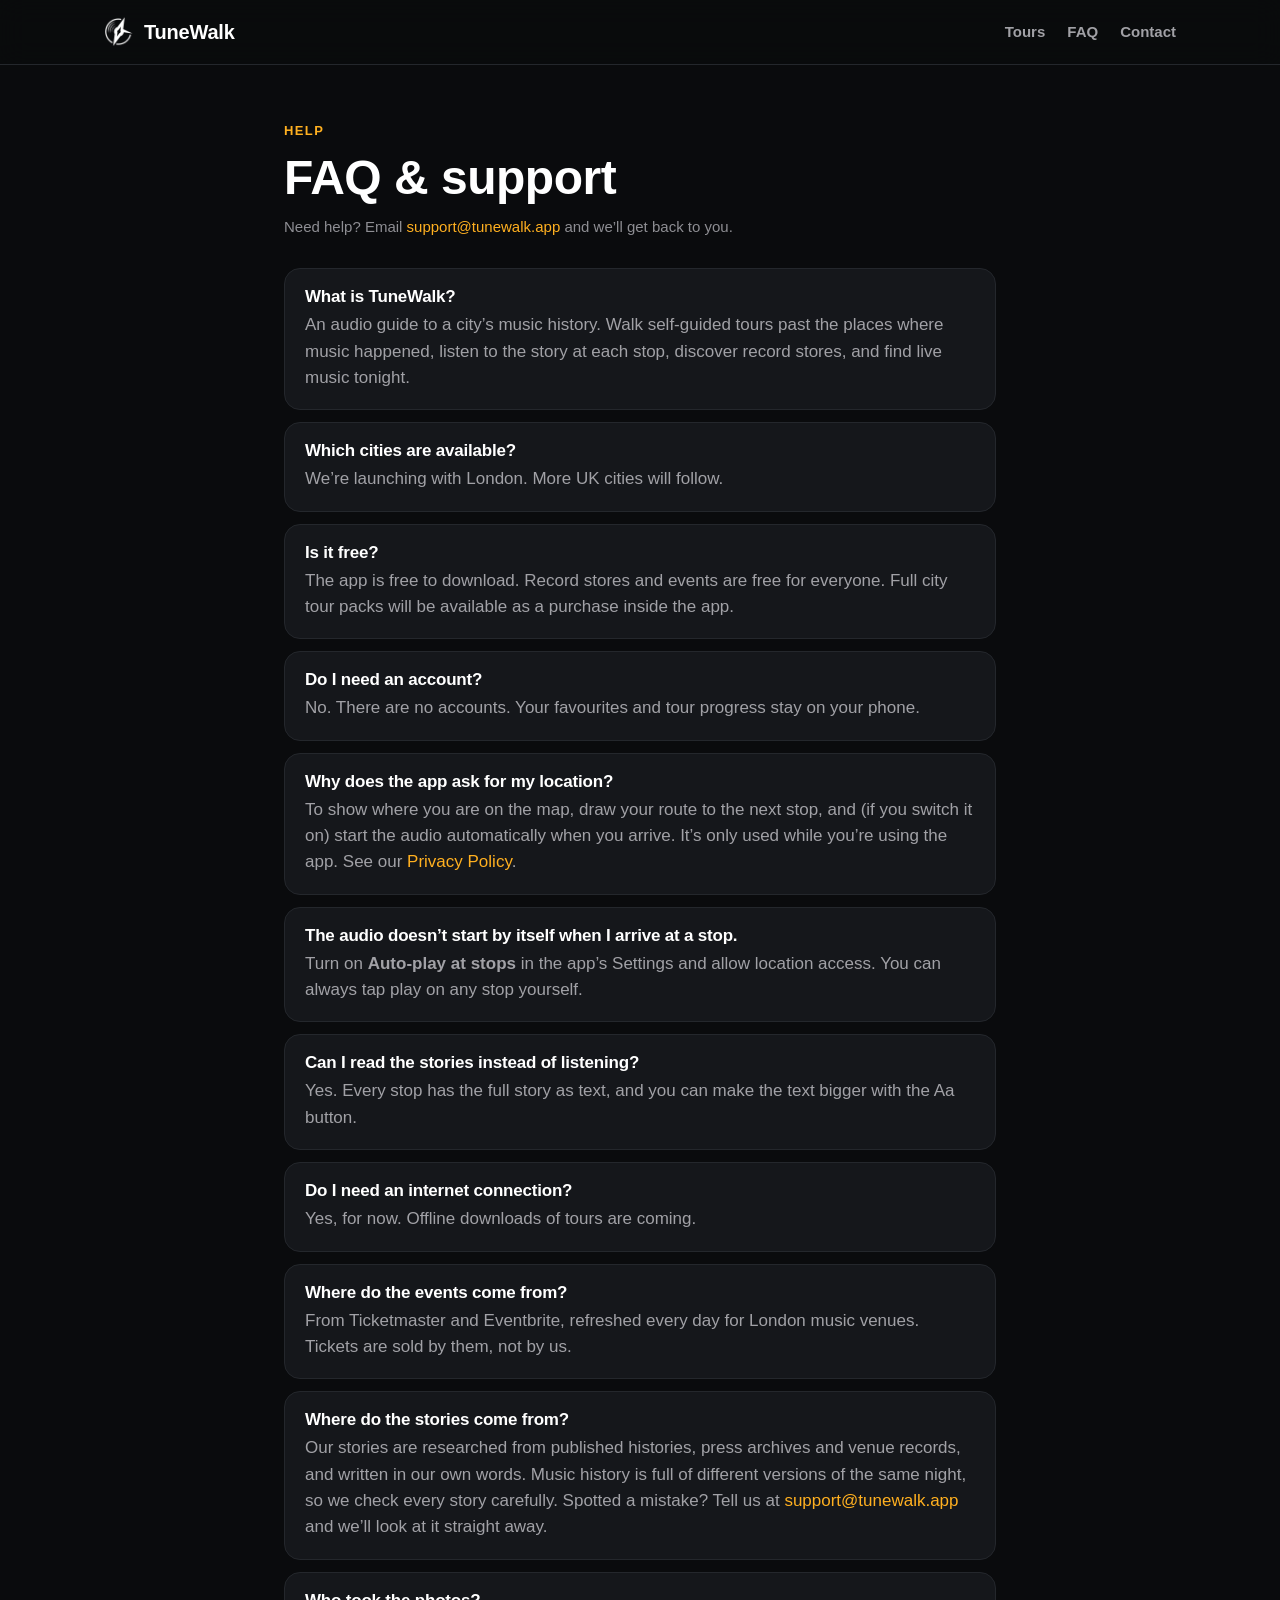
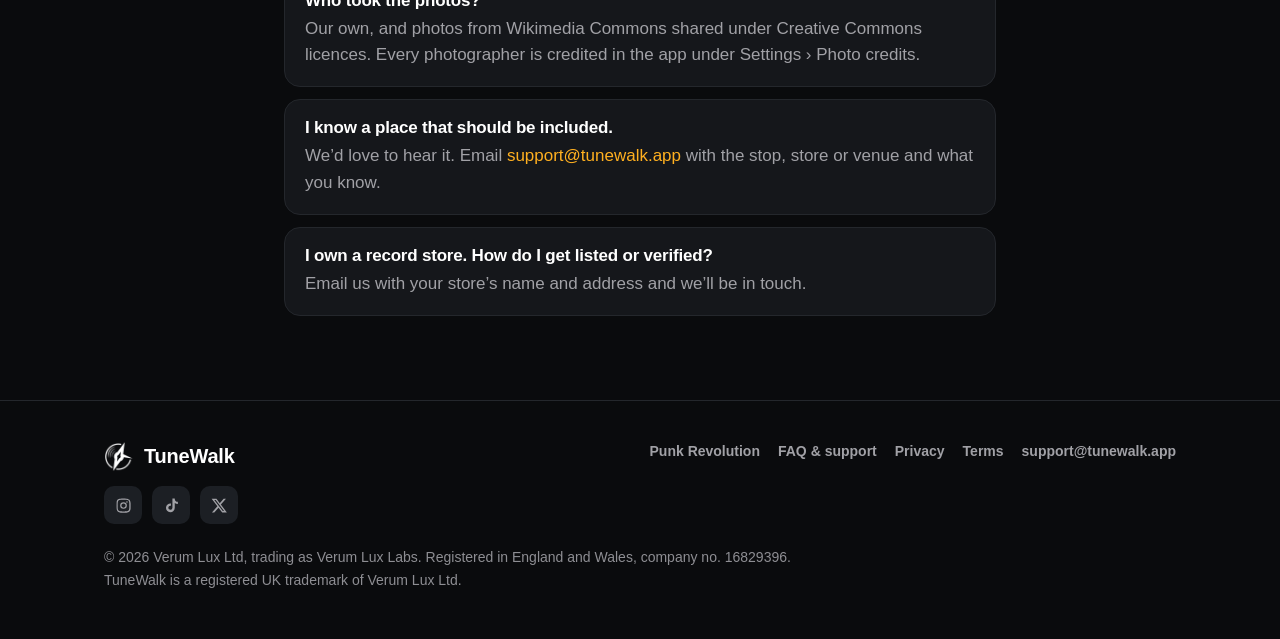
==== faq/index.html @ afe97fa2 "New website in the app's style: home, Punk Revolution tour page, FAQ, privacy, terms" ====
<!DOCTYPE html>
<html lang="en">
<head>
<meta charset="UTF-8">
<meta name="viewport" content="width=device-width, initial-scale=1">
<title>FAQ & support – TuneWalk</title>
<meta name="description" content="Answers to common questions about TuneWalk: cities, prices, location, events, stories and support.">
<meta name="theme-color" content="#0A0B0D">
<link rel="icon" type="image/png" href="../assets/favicon-64.png">
<link rel="apple-touch-icon" href="../assets/apple-touch-icon.png">
<link rel="stylesheet" href="../assets/site.css">
<meta property="og:type" content="website">
<meta property="og:site_name" content="TuneWalk">
<meta property="og:title" content="FAQ & support – TuneWalk">
<meta property="og:description" content="Audio walking tours of London’s music history, the city’s independent record stores and tonight’s gigs, together in one app.">
<meta property="og:url" content="https://tunewalk.app/faq">
<meta property="og:image" content="https://tunewalk.app/assets/og-home.png">
<meta property="og:image:width" content="1200">
<meta property="og:image:height" content="630">
<meta name="twitter:card" content="summary_large_image">
<meta name="twitter:title" content="FAQ & support – TuneWalk">
<meta name="twitter:description" content="Audio walking tours of London’s music history, the city’s independent record stores and tonight’s gigs, together in one app.">
<meta name="twitter:image" content="https://tunewalk.app/assets/og-home.png">
</head>
<body>
<header class="nav"><div class="wrap">
  <a class="brand" href="../index.html"><img src="../assets/logo-mark-256.png" alt="">TuneWalk</a>
  <nav class="nav-links">
    <a href="../tour/punk-revolution/index.html">Tours</a>
    <a class="hide-sm" href="../faq/index.html">FAQ</a>
    <a href="mailto:support@tunewalk.app">Contact</a>
  </nav>
</div></header>

<main class="page">
<div class="eyebrow">Help</div>
<h1 style="margin-top:10px">FAQ &amp; support</h1>
<p class="updated">Need help? Email <a href="mailto:support@tunewalk.app">support@tunewalk.app</a> and we’ll get back to you.</p>
<div class="faq-item"><h3>What is TuneWalk?</h3><p>An audio guide to a city’s music history. Walk self-guided tours past the places where music happened, listen to the story at each stop, discover record stores, and find live music tonight.</p></div>
<div class="faq-item"><h3>Which cities are available?</h3><p>We’re launching with London. More UK cities will follow.</p></div>
<div class="faq-item"><h3>Is it free?</h3><p>The app is free to download. Record stores and events are free for everyone. Full city tour packs will be available as a purchase inside the app.</p></div>
<div class="faq-item"><h3>Do I need an account?</h3><p>No. There are no accounts. Your favourites and tour progress stay on your phone.</p></div>
<div class="faq-item"><h3>Why does the app ask for my location?</h3><p>To show where you are on the map, draw your route to the next stop, and (if you switch it on) start the audio automatically when you arrive. It’s only used while you’re using the app. See our <a href="../privacy/index.html">Privacy Policy</a>.</p></div>
<div class="faq-item"><h3>The audio doesn’t start by itself when I arrive at a stop.</h3><p>Turn on <b>Auto-play at stops</b> in the app’s Settings and allow location access. You can always tap play on any stop yourself.</p></div>
<div class="faq-item"><h3>Can I read the stories instead of listening?</h3><p>Yes. Every stop has the full story as text, and you can make the text bigger with the Aa button.</p></div>
<div class="faq-item"><h3>Do I need an internet connection?</h3><p>Yes, for now. Offline downloads of tours are coming.</p></div>
<div class="faq-item"><h3>Where do the events come from?</h3><p>From Ticketmaster and Eventbrite, refreshed every day for London music venues. Tickets are sold by them, not by us.</p></div>
<div class="faq-item"><h3>Where do the stories come from?</h3><p>Our stories are researched from published histories, press archives and venue records, and written in our own words. Music history is full of different versions of the same night, so we check every story carefully. Spotted a mistake? Tell us at <a href="mailto:support@tunewalk.app">support@tunewalk.app</a> and we’ll look at it straight away.</p></div>
<div class="faq-item"><h3>Who took the photos?</h3><p>Our own, and photos from Wikimedia Commons shared under Creative Commons licences. Every photographer is credited in the app under Settings › Photo credits.</p></div>
<div class="faq-item"><h3>I know a place that should be included.</h3><p>We’d love to hear it. Email <a href="mailto:support@tunewalk.app">support@tunewalk.app</a> with the stop, store or venue and what you know.</p></div>
<div class="faq-item"><h3>I own a record store. How do I get listed or verified?</h3><p>Email us with your store’s name and address and we’ll be in touch.</p></div>
</main>
<footer><div class="wrap">
  <div class="foot">
    <div>
      <a class="brand" href="../index.html"><img src="../assets/logo-mark-256.png" alt="">TuneWalk</a>
      <div class="social">
  <a href="https://www.instagram.com/tunewalk.app/" aria-label="TuneWalk on Instagram"><svg viewBox="0 0 24 24"><path d="M12 7.3A4.7 4.7 0 1 0 12 16.7 4.7 4.7 0 0 0 12 7.3zm0 7.7a3 3 0 1 1 0-6 3 3 0 0 1 0 6zm6-7.9a1.1 1.1 0 1 1-2.2 0 1.1 1.1 0 0 1 2.2 0zM21.9 8.2c-.1-1.6-.4-3-1.6-4.2S17.4 2.4 15.8 2.3c-1.6-.1-6.5-.1-8.1 0-1.6.1-3 .4-4.2 1.6S2.4 6.6 2.3 8.2c-.1 1.6-.1 6.5 0 8.1.1 1.6.4 3 1.6 4.2s2.6 1.5 4.2 1.6c1.6.1 6.5.1 8.1 0 1.6-.1 3-.4 4.2-1.6s1.5-2.6 1.6-4.2c.1-1.6.1-6.5 0-8.1zM19.8 18c-.3.9-1 1.6-1.9 1.9-1.3.5-4.4.4-5.9.4s-4.6.1-5.9-.4c-.9-.3-1.6-1-1.9-1.9-.5-1.3-.4-4.4-.4-5.9s-.1-4.6.4-5.9c.3-.9 1-1.6 1.9-1.9 1.3-.5 4.4-.4 5.9-.4s4.6-.1 5.9.4c.9.3 1.6 1 1.9 1.9.5 1.3.4 4.4.4 5.9s.1 4.6-.4 5.9z"/></svg></a>
  <a href="https://www.tiktok.com/@tunewalkapp" aria-label="TuneWalk on TikTok"><svg viewBox="0 0 24 24"><path d="M16.6 2h-3.3v13.2a2.9 2.9 0 1 1-2.1-2.8V9.1a6.2 6.2 0 1 0 5.4 6.1V8.6a7.6 7.6 0 0 0 4.4 1.4V6.7a4.4 4.4 0 0 1-4.4-4.4V2z"/></svg></a>
  <a href="https://x.com/TuneWalkApp" aria-label="TuneWalk on X"><svg viewBox="0 0 24 24"><path d="M17.8 2.5h3.3l-7.2 8.2 8.5 11.2h-6.6l-5.2-6.8-6 6.8H1.3l7.7-8.8L.9 2.5h6.8l4.7 6.2 5.4-6.2zm-1.2 17.4h1.8L6.6 4.4H4.6l12 15.5z"/></svg></a>
</div>
    </div>
    <div class="foot-links">
      <a href="../tour/punk-revolution/index.html">Punk Revolution</a>
      <a href="../faq/index.html">FAQ &amp; support</a>
      <a href="../privacy/index.html">Privacy</a>
      <a href="../terms/index.html">Terms</a>
      <a href="mailto:support@tunewalk.app">support@tunewalk.app</a>
    </div>
  </div>
  <div class="legal">© 2026 Verum Lux Ltd, trading as Verum Lux Labs. Registered in England and Wales, company no. 16829396.<br>TuneWalk is a registered UK trademark of Verum Lux Ltd.</div>
</div></footer>
</body>
</html>
---- assets/site.css ----
/* TuneWalk website — same look as the app (graphite + neon amber) */
:root {
  --bg: #0A0B0D;
  --surface: #15171B;
  --raised: #1C1F24;
  --border: #24272C;
  --border-strong: #373B42;
  --highlight: rgba(255,255,255,0.08);
  --text: #FFFFFF;
  --text-2: #A1A1A6;
  --text-3: #8E8E93;
  --accent: #FFB020;
  --accent-soft: rgba(255,176,32,0.16);
  --accent-tint: rgba(255,176,32,0.07);
  --on-accent: #140C00;
  --silver: #D9DCE0;
  --heritage: #FF5CAA;
  --green: #30D158;
  --radius: 16px;
  --max: 1120px;
}
* { box-sizing: border-box; }
html { -webkit-text-size-adjust: 100%; }
body {
  margin: 0;
  background: var(--bg);
  color: var(--text);
  font-family: -apple-system, BlinkMacSystemFont, "SF Pro Text", "Inter", "Segoe UI", Roboto, Helvetica, Arial, sans-serif;
  font-size: 17px;
  line-height: 1.55;
  -webkit-font-smoothing: antialiased;
}
a { color: var(--accent); text-decoration: none; }
a:hover { text-decoration: underline; }
img { max-width: 100%; display: block; }
.wrap { max-width: var(--max); margin: 0 auto; padding: 0 24px; }

/* ---------- top bar ---------- */
.nav {
  position: sticky; top: 0; z-index: 10;
  background: rgba(10,11,13,0.82);
  backdrop-filter: saturate(160%) blur(14px);
  -webkit-backdrop-filter: saturate(160%) blur(14px);
  border-bottom: 1px solid var(--border);
}
.nav .wrap { display: flex; align-items: center; justify-content: space-between; height: 64px; }
.brand { display: flex; align-items: center; gap: 10px; color: var(--text); font-weight: 800; font-size: 20px; letter-spacing: -0.2px; }
.brand:hover { text-decoration: none; }
.brand img { width: 30px; height: 30px; }
.nav-links { display: flex; gap: 22px; align-items: center; }
.nav-links a { color: var(--text-2); font-size: 15px; font-weight: 600; }
.nav-links a:hover { color: var(--text); text-decoration: none; }

/* ---------- buttons ---------- */
.btn {
  display: inline-flex; align-items: center; gap: 10px;
  height: 52px; padding: 0 22px; border-radius: 14px;
  font-weight: 800; font-size: 16px; border: 1px solid transparent;
}
.btn:hover { text-decoration: none; }
.btn-amber { background: linear-gradient(180deg, #FFCB52, #FFB020 45%, #E89A08); color: var(--on-accent); box-shadow: 0 0 0 6px var(--accent-soft); }
.btn-dark { background: var(--raised); color: var(--text); border-color: var(--border-strong); }
.btn-soon { background: var(--raised); color: var(--text-2); border-color: var(--border); cursor: default; }
.btn svg { width: 20px; height: 20px; }

/* ---------- section titles (like the app's "CHAPTERS") ---------- */
.eyebrow { color: var(--accent); font-size: 13px; font-weight: 800; letter-spacing: 1.4px; text-transform: uppercase; }
.label { color: var(--silver); font-size: 13px; font-weight: 800; letter-spacing: 1.2px; text-transform: uppercase; }
h1, h2, h3 { line-height: 1.12; letter-spacing: -0.5px; margin: 0; }
h1 { font-size: clamp(40px, 6vw, 68px); font-weight: 900; }
h2 { font-size: clamp(30px, 4vw, 44px); font-weight: 850; }
h3 { font-size: 21px; font-weight: 800; letter-spacing: -0.2px; }
.lead { color: var(--text-2); font-size: clamp(18px, 2vw, 21px); }

/* ---------- hero ---------- */
.hero { position: relative; overflow: hidden; padding: 72px 0 88px; }
.hero::before {
  content: ""; position: absolute; right: -220px; top: -120px; width: 820px; height: 820px;
  background: radial-gradient(closest-side, rgba(255,176,32,0.20), rgba(255,176,32,0) 70%);
  pointer-events: none;
}
.hero-grid { position: relative; display: grid; grid-template-columns: 1.1fr 0.9fr; gap: 48px; align-items: center; }
.hero h1 span { color: var(--accent); }
.hero .lead { margin: 20px 0 30px; max-width: 520px; }
.hero-cta { display: flex; flex-wrap: wrap; gap: 12px; }
.hero-note { margin-top: 16px; color: var(--text-3); font-size: 14px; }

/* ---------- phone mock (drawn in CSS, like the app) ---------- */
.phone {
  width: 320px; margin: 0 auto; border-radius: 48px; padding: 12px;
  background: linear-gradient(145deg, #3a3d43, #15171b 40%, #2a2d32);
  box-shadow: 0 40px 80px rgba(0,0,0,0.6), inset 0 0 0 1px rgba(255,255,255,0.08);
}
.screen { position: relative; border-radius: 38px; background: var(--bg); overflow: hidden; height: 640px; }
.island { position: absolute; top: 10px; left: 50%; transform: translateX(-50%); width: 96px; height: 28px; border-radius: 20px; background: #000; z-index: 2; }
.scr-head { padding: 52px 18px 10px; }
.scr-head .eyebrow { font-size: 10.5px; letter-spacing: 1.2px; }
.scr-head .t { font-size: 24px; font-weight: 900; margin-top: 4px; letter-spacing: -0.4px; }
.scr-progress { display: flex; align-items: center; gap: 10px; padding: 0 18px 12px; color: var(--text-2); font-size: 11.5px; font-weight: 600; }
.scr-progress .bar { flex: 1; height: 4px; border-radius: 4px; background: var(--raised); overflow: hidden; }
.scr-progress .bar i { display: block; width: 23%; height: 100%; background: var(--accent); }
.row { display: flex; align-items: center; gap: 10px; margin: 0 12px 8px; padding: 10px; border-radius: 14px; background: var(--surface); border: 1px solid var(--border); }
.row.now { border-color: rgba(255,176,32,0.55); background: var(--accent-tint); }
.num { width: 24px; height: 24px; border-radius: 12px; background: var(--raised); display: grid; place-items: center; font-size: 11px; font-weight: 800; color: var(--text-2); flex: none; }
.num.done { background: rgba(48,209,88,0.16); color: var(--green); }
.num.now { background: var(--accent); color: var(--on-accent); }
.thumb { width: 38px; height: 38px; border-radius: 9px; flex: none; }
.row .tt { flex: 1; min-width: 0; }
.row .tt b { display: block; font-size: 13px; font-weight: 800; white-space: nowrap; overflow: hidden; text-overflow: ellipsis; }
.row .tt small { display: block; font-size: 10.5px; color: var(--text-3); margin-top: 1px; }
.row .tt small.ok { color: var(--accent); }
.row .play { width: 28px; height: 28px; border-radius: 14px; background: var(--raised); display: grid; place-items: center; flex: none; }
.row .play svg { width: 13px; height: 13px; fill: var(--accent); }
.miniplayer { position: absolute; left: 10px; right: 10px; bottom: 14px; border-radius: 18px; background: #1A1C20; border: 1px solid var(--border-strong); padding: 10px 12px 9px; box-shadow: 0 -10px 30px rgba(0,0,0,0.5); }
.mp-top { display: flex; align-items: center; gap: 10px; }
.mp-top .thumb { width: 34px; height: 34px; }
.mp-top .tt { flex: 1; min-width: 0; }
.mp-top .tt b { display: block; font-size: 12.5px; font-weight: 800; }
.mp-top .tt small { display: block; font-size: 10px; color: var(--text-3); }
.mp-btn { width: 34px; height: 34px; border-radius: 17px; background: var(--accent); display: grid; place-items: center; box-shadow: 0 0 0 5px var(--accent-soft); }
.mp-btn svg { width: 13px; height: 13px; fill: var(--on-accent); }
.mp-time { display: flex; align-items: center; gap: 8px; margin-top: 8px; font-size: 9.5px; color: var(--text-3); font-variant-numeric: tabular-nums; }
.mp-time .bar { flex: 1; height: 3px; border-radius: 3px; background: var(--raised); position: relative; }
.mp-time .bar i { position: absolute; left: 0; top: 0; bottom: 0; width: 38%; background: var(--accent); border-radius: 3px; }
.mp-time .bar i::after { content: ""; position: absolute; right: -5px; top: -3.5px; width: 10px; height: 10px; border-radius: 5px; background: #fff; }
/* photo-free thumbnails: warm gradients */
.g1 { background: linear-gradient(135deg, #6b1d1d, #e2483a); }
.g2 { background: linear-gradient(135deg, #2a2f63, #6e7bff); }
.g3 { background: linear-gradient(135deg, #5a3a00, #ffb020); }
.g4 { background: linear-gradient(135deg, #3d0f2e, #ff5caa); }
.g5 { background: linear-gradient(135deg, #0f3d2a, #30d158); }

/* ---------- three features ---------- */
.section { padding: 84px 0; }
.section.alt { background: linear-gradient(180deg, rgba(255,255,255,0.015), rgba(255,255,255,0)); border-top: 1px solid var(--border); border-bottom: 1px solid var(--border); }
.section-head { max-width: 640px; margin-bottom: 40px; }
.section-head .lead { margin-top: 14px; }
.cards { display: grid; grid-template-columns: repeat(3, 1fr); gap: 18px; }
.card {
  background: var(--surface); border: 1px solid var(--border); border-radius: 20px; padding: 26px;
  box-shadow: inset 0 1px 0 var(--highlight);
}
.card .ic { width: 46px; height: 46px; border-radius: 12px; display: grid; place-items: center; margin-bottom: 18px; }
.card .ic svg { width: 24px; height: 24px; }
.card p { color: var(--text-2); margin: 10px 0 0; font-size: 16px; }
.card .stat { margin-top: 18px; color: var(--text); font-weight: 800; font-size: 15px; }
.card .stat span { color: var(--text-3); font-weight: 600; }

/* ---------- featured tour ---------- */
.tour-card {
  display: grid; grid-template-columns: 1fr 1fr; overflow: hidden;
  background: var(--surface); border: 1px solid var(--border); border-radius: 24px;
  box-shadow: inset 0 1px 0 var(--highlight);
}
.tour-art { position: relative; min-height: 360px; background: #111; }
.tour-art-css { display: flex; flex-direction: column; align-items: center; justify-content: center; gap: 18px; padding: 32px; text-align: center;
  background: radial-gradient(circle at 50% 45%, rgba(255,176,32,0.32), rgba(255,176,32,0.06) 45%, #0d0e11 75%); border-right: 1px solid var(--border); }
.tour-art-css img { width: 120px; height: 120px; opacity: 0.95; }
.tour-art-css .years { font-size: clamp(40px, 5vw, 60px); font-weight: 900; letter-spacing: -1px; }
.tour-art-css .years span { color: var(--accent); padding: 0 6px; }
.tour-art-css .where { color: var(--text-2); font-size: 14px; font-weight: 700; letter-spacing: 0.4px; }
.tour-body { padding: 38px; }
.tour-body p { color: var(--text-2); margin: 14px 0 22px; }
.chips { display: flex; flex-wrap: wrap; gap: 8px; margin-bottom: 26px; }
.chip { padding: 7px 12px; border-radius: 10px; background: var(--raised); color: var(--text-2); font-size: 14px; font-weight: 700; }
.chip.amber { background: var(--accent-soft); color: #FFCB52; }

/* ---------- steps ---------- */
.steps { display: grid; grid-template-columns: repeat(3, 1fr); gap: 18px; counter-reset: step; }
.step { padding: 24px; border-radius: 20px; border: 1px solid var(--border); }
.step::before { counter-increment: step; content: counter(step); display: grid; place-items: center; width: 34px; height: 34px; border-radius: 17px; background: var(--accent); color: var(--on-accent); font-weight: 900; margin-bottom: 16px; }
.step p { color: var(--text-2); margin: 8px 0 0; font-size: 16px; }

/* ---------- closing call ---------- */
.closing { text-align: center; padding: 96px 0; position: relative; overflow: hidden; }
.closing::before { content: ""; position: absolute; left: 50%; top: 50%; width: 700px; height: 700px; transform: translate(-50%,-50%); background: radial-gradient(closest-side, rgba(255,176,32,0.16), rgba(255,176,32,0)); pointer-events: none; }
.closing .lead { margin: 16px auto 30px; max-width: 560px; }
.closing .hero-cta { justify-content: center; }

/* ---------- footer ---------- */
footer { border-top: 1px solid var(--border); padding: 40px 0 48px; color: var(--text-3); font-size: 14px; }
.foot { display: flex; flex-wrap: wrap; justify-content: space-between; gap: 24px; }
.foot-links { display: flex; flex-wrap: wrap; gap: 18px; }
.foot-links a { color: var(--text-2); font-weight: 600; }
.social { display: flex; gap: 10px; margin-top: 14px; }
.social a { width: 38px; height: 38px; border-radius: 10px; background: var(--raised); display: grid; place-items: center; }
.social svg { width: 17px; height: 17px; fill: var(--text-2); }
.legal { margin-top: 22px; line-height: 1.6; }

/* ---------- text pages (FAQ, privacy, terms) ---------- */
.page { max-width: 760px; margin: 0 auto; padding: 56px 24px 72px; }
.page h1 { font-size: clamp(34px, 5vw, 48px); }
.page .updated { color: var(--text-3); margin: 10px 0 30px; font-size: 15px; }
.page h2 { font-size: 22px; font-weight: 800; letter-spacing: -0.2px; margin: 36px 0 10px; color: var(--accent); }
.page h3 { font-size: 18px; margin: 22px 0 6px; }
.page p, .page li { color: #D5D6DA; }
.page ul { padding-left: 20px; }
.summary { background: var(--accent-tint); border: 1px solid rgba(255,176,32,0.35); border-radius: 16px; padding: 18px 20px; color: var(--text); }
.faq-item { border: 1px solid var(--border); background: var(--surface); border-radius: 16px; padding: 18px 20px; margin-bottom: 12px; }
.faq-item h3 { margin: 0 0 6px; font-size: 17px; }
.faq-item p { margin: 0; color: var(--text-2); }

/* ---------- tour page ---------- */
.tour-hero { position: relative; padding: 64px 0 40px; overflow: hidden; }
.tour-hero::before { content: ""; position: absolute; right: -200px; top: -160px; width: 720px; height: 720px; background: radial-gradient(closest-side, rgba(255,176,32,0.18), rgba(255,176,32,0)); pointer-events: none; }
.tour-hero .lead { max-width: 640px; margin: 18px 0 26px; }
.stop-list { list-style: none; margin: 0; padding: 0; display: grid; grid-template-columns: repeat(2, 1fr); gap: 10px; }
.stop-list li { display: flex; align-items: center; gap: 12px; padding: 12px 14px; border-radius: 14px; background: var(--surface); border: 1px solid var(--border); font-weight: 700; }
.stop-list li span { width: 28px; height: 28px; border-radius: 14px; background: var(--raised); display: grid; place-items: center; font-size: 12px; font-weight: 800; color: var(--text-2); flex: none; }
.stop-list li small { margin-left: auto; color: var(--text-3); font-weight: 600; font-size: 13px; }
.intro-text { color: #D5D6DA; font-size: 18px; max-width: 720px; }

/* ---------- mobile ---------- */
@media (max-width: 900px) {
  .hero-grid, .tour-card { grid-template-columns: 1fr; }
  .cards, .steps { grid-template-columns: 1fr; }
  .stop-list { grid-template-columns: 1fr; }
  .tour-art { min-height: 220px; }
  .nav-links .hide-sm { display: none; }
  .hero { padding-top: 44px; }
}
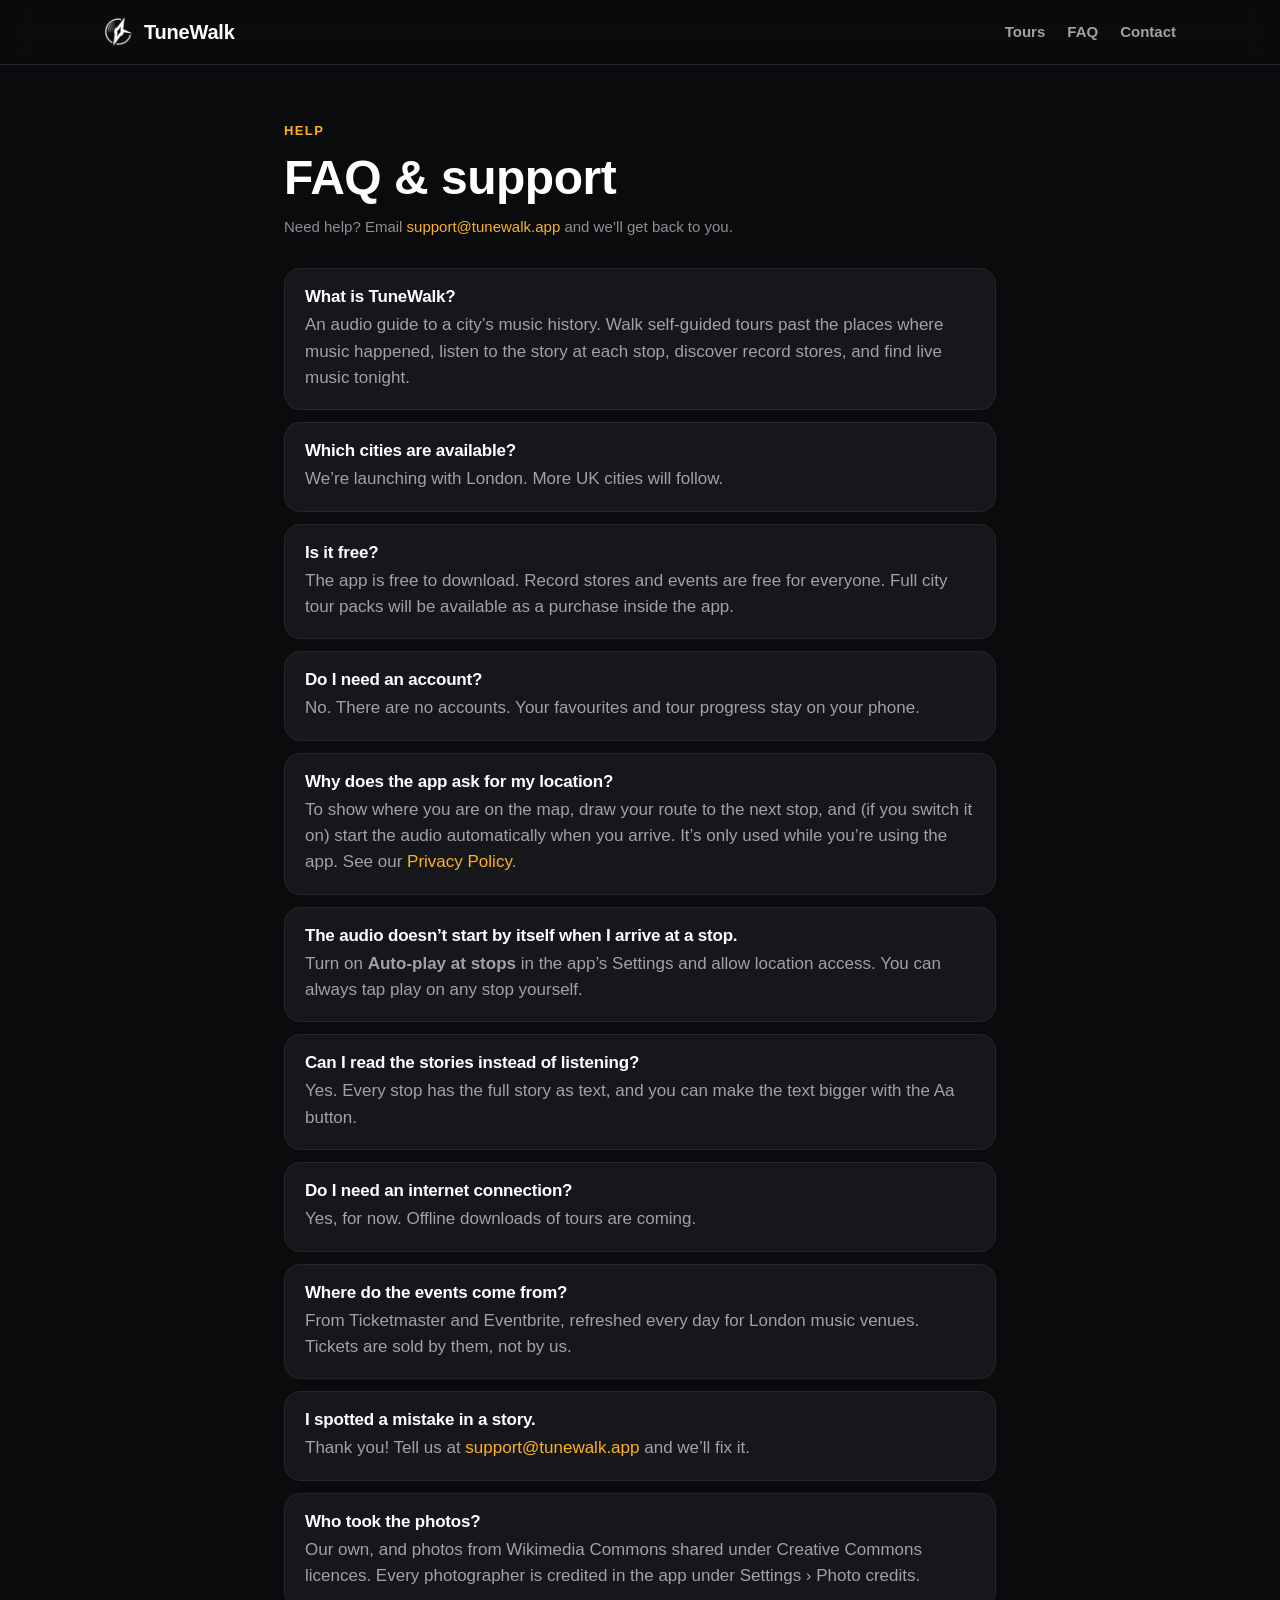
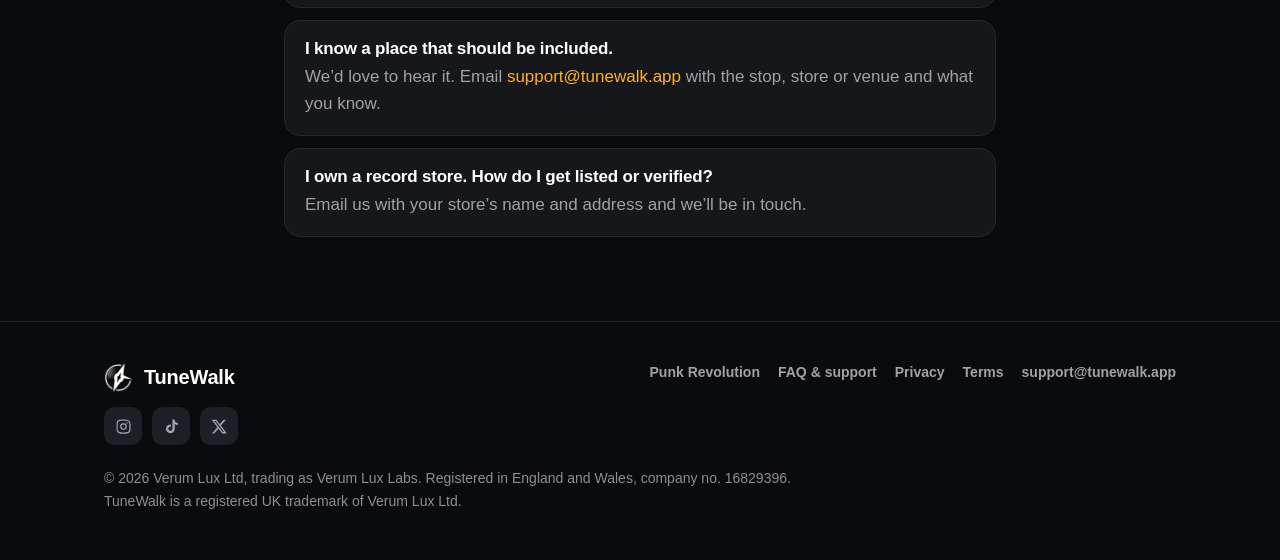
==== commit cc62d245: "FAQ/terms: simpler mistake note, no sources wording" ====
--- a/faq/index.html
+++ b/faq/index.html
@@ -45,7 +45,7 @@
 <div class="faq-item"><h3>Can I read the stories instead of listening?</h3><p>Yes. Every stop has the full story as text, and you can make the text bigger with the Aa button.</p></div>
 <div class="faq-item"><h3>Do I need an internet connection?</h3><p>Yes, for now. Offline downloads of tours are coming.</p></div>
 <div class="faq-item"><h3>Where do the events come from?</h3><p>From Ticketmaster and Eventbrite, refreshed every day for London music venues. Tickets are sold by them, not by us.</p></div>
-<div class="faq-item"><h3>Where do the stories come from?</h3><p>Our stories are researched from published histories, press archives and venue records, and written in our own words. Music history is full of different versions of the same night, so we check every story carefully. Spotted a mistake? Tell us at <a href="mailto:support@tunewalk.app">support@tunewalk.app</a> and we’ll look at it straight away.</p></div>
+<div class="faq-item"><h3>I spotted a mistake in a story.</h3><p>Thank you! Tell us at <a href="mailto:support@tunewalk.app">support@tunewalk.app</a> and we’ll fix it.</p></div>
 <div class="faq-item"><h3>Who took the photos?</h3><p>Our own, and photos from Wikimedia Commons shared under Creative Commons licences. Every photographer is credited in the app under Settings › Photo credits.</p></div>
 <div class="faq-item"><h3>I know a place that should be included.</h3><p>We’d love to hear it. Email <a href="mailto:support@tunewalk.app">support@tunewalk.app</a> with the stop, store or venue and what you know.</p></div>
 <div class="faq-item"><h3>I own a record store. How do I get listed or verified?</h3><p>Email us with your store’s name and address and we’ll be in touch.</p></div>
--- a/assets/site.css
+++ b/assets/site.css
@@ -79,7 +79,13 @@
   background: radial-gradient(closest-side, rgba(255,176,32,0.20), rgba(255,176,32,0) 70%);
   pointer-events: none;
 }
-.hero-grid { position: relative; display: grid; grid-template-columns: 1.1fr 0.9fr; gap: 48px; align-items: center; }
+.hero-video { position: absolute; inset: 0; width: 100%; height: 100%; object-fit: cover; z-index: 0; }
+.hero-shade { position: absolute; inset: 0; z-index: 0;
+  background: linear-gradient(90deg, rgba(10,11,13,0.94) 0%, rgba(10,11,13,0.80) 45%, rgba(10,11,13,0.55) 100%),
+              linear-gradient(0deg, var(--bg) 0%, rgba(10,11,13,0) 30%); }
+.hero::before { z-index: 0; }
+@media (prefers-reduced-motion: reduce) { .hero-video { display: none; } .hero-shade { background: var(--bg); } }
+.hero-grid { position: relative; z-index: 1; display: grid; grid-template-columns: 1.1fr 0.9fr; gap: 48px; align-items: center; }
 .hero h1 span { color: var(--accent); }
 .hero .lead { margin: 20px 0 30px; max-width: 520px; }
 .hero-cta { display: flex; flex-wrap: wrap; gap: 12px; }
@@ -212,6 +218,7 @@
 
 /* ---------- mobile ---------- */
 @media (max-width: 900px) {
+  .hero-shade { background: linear-gradient(180deg, rgba(10,11,13,0.82), rgba(10,11,13,0.9) 60%, var(--bg)); }
   .hero-grid, .tour-card { grid-template-columns: 1fr; }
   .cards, .steps { grid-template-columns: 1fr; }
   .stop-list { grid-template-columns: 1fr; }
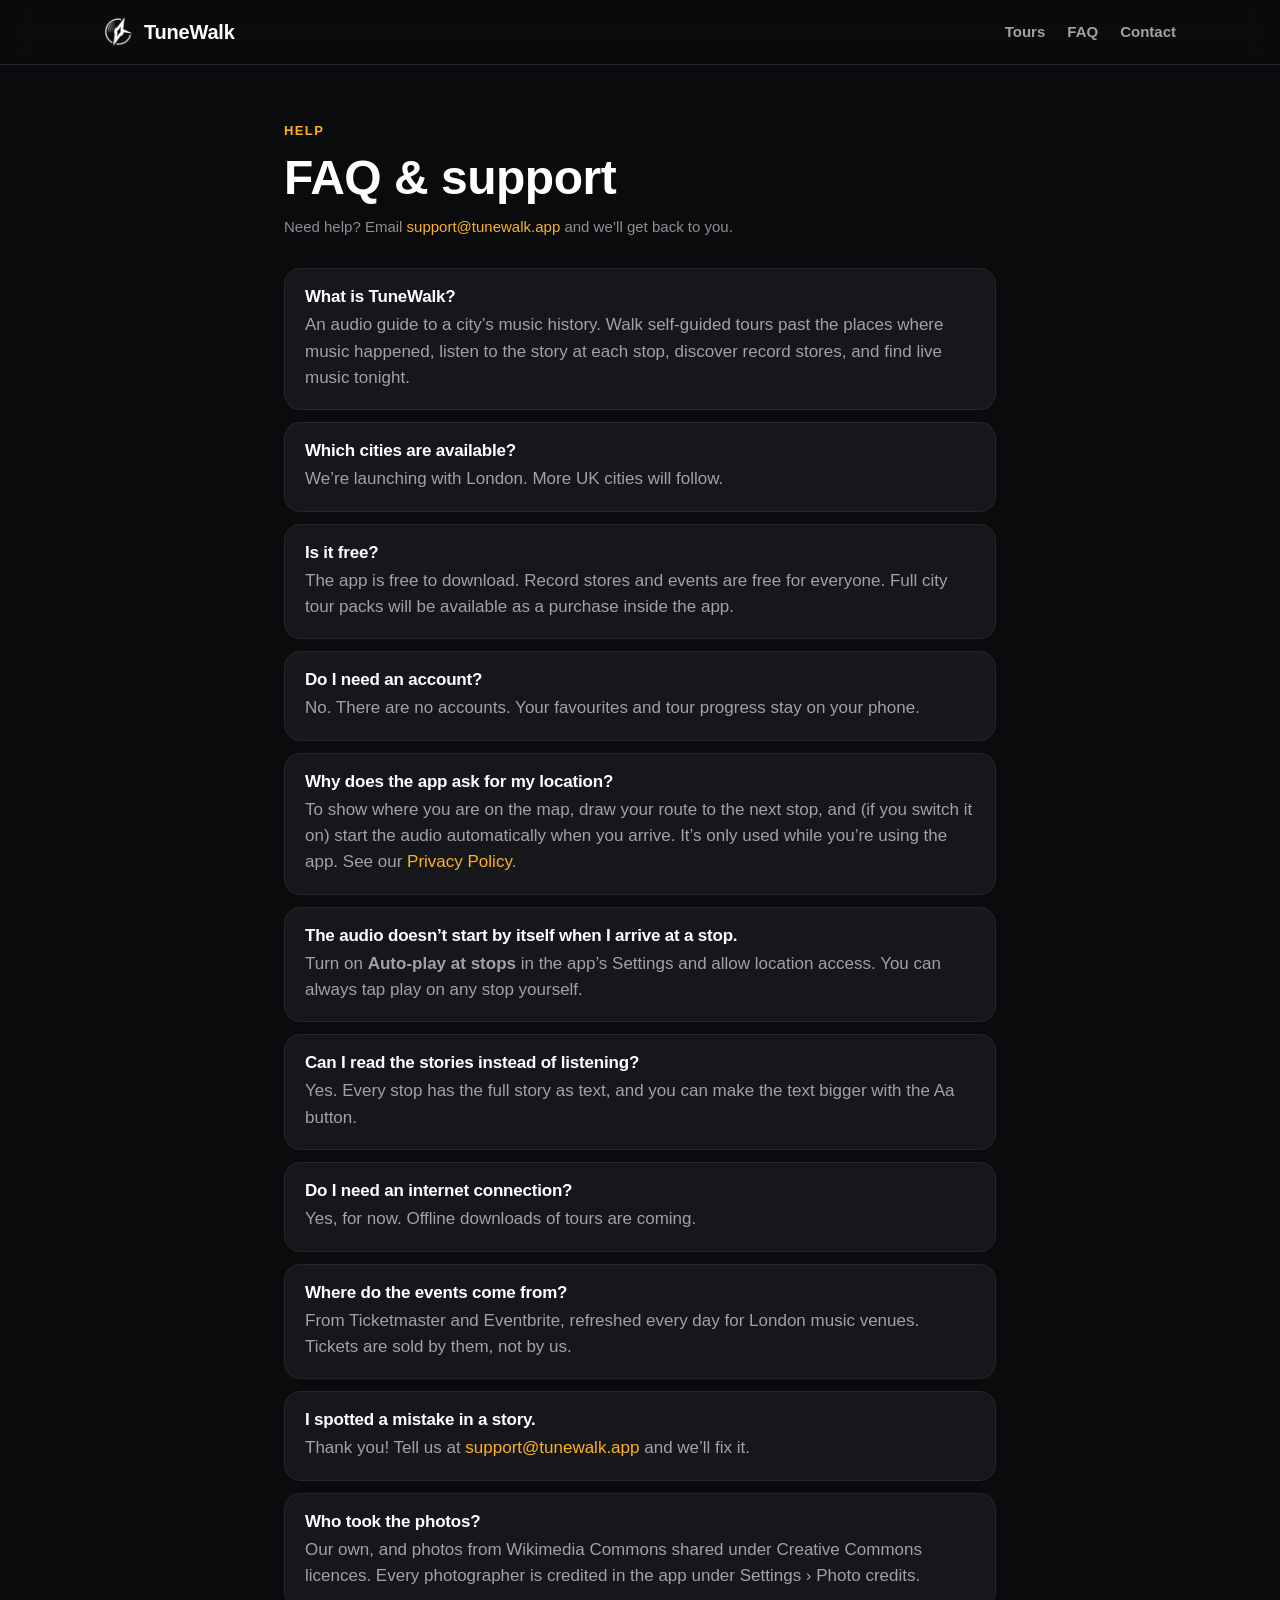
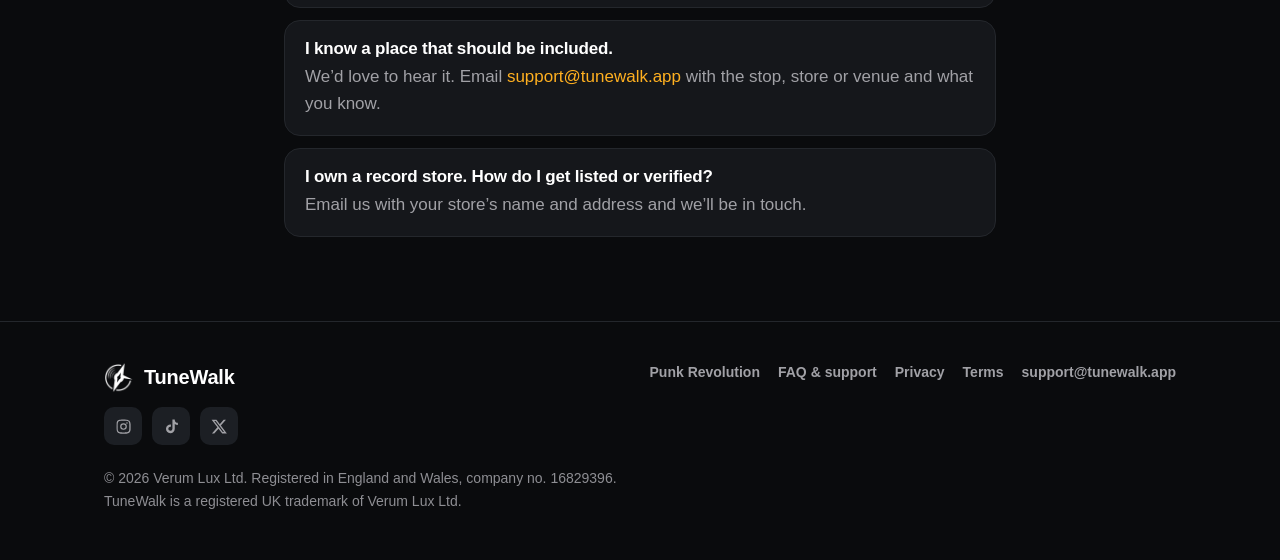
==== commit 69fbaa4b: "Footer and legal pages: Verum Lux Ltd only Co-Authored-By: Claude Opus 5.5 <noreply@anthropic.com> C" ====
--- a/faq/index.html
+++ b/faq/index.html
@@ -68,7 +68,7 @@
       <a href="mailto:support@tunewalk.app">support@tunewalk.app</a>
     </div>
   </div>
-  <div class="legal">© 2026 Verum Lux Ltd, trading as Verum Lux Labs. Registered in England and Wales, company no. 16829396.<br>TuneWalk is a registered UK trademark of Verum Lux Ltd.</div>
+  <div class="legal">© 2026 Verum Lux Ltd. Registered in England and Wales, company no. 16829396.<br>TuneWalk is a registered UK trademark of Verum Lux Ltd.</div>
 </div></footer>
 </body>
 </html>
--- a/assets/site.css
+++ b/assets/site.css
@@ -136,6 +136,17 @@
 .g4 { background: linear-gradient(135deg, #3d0f2e, #ff5caa); }
 .g5 { background: linear-gradient(135deg, #0f3d2a, #30d158); }
 
+/* real app screenshot inside the phone */
+.screen.shot { background: #0b0f1a; }
+.screen.shot img { position: absolute; left: 0; right: 0; bottom: 0; width: 100%; height: calc(100% - 26px); object-fit: cover; object-position: center bottom; display: block; }
+.screen.shot::before { content: ""; position: absolute; left: 0; right: 0; top: 0; height: 70px; background: linear-gradient(#0b0f1a 40%, rgba(11,15,26,0)); z-index: 1; }
+.statusbar { position: absolute; top: 14px; left: 30px; right: 26px; display: flex; justify-content: space-between; align-items: center; color: #fff; font-size: 13px; font-weight: 700; z-index: 2; }
+.sb-icons { display: flex; gap: 6px; align-items: center; }
+.sb-icons .sig { width: 16px; height: 10px; background: linear-gradient(90deg,#fff 0 18%,transparent 18% 27%,#fff 27% 45%,transparent 45% 54%,#fff 54% 72%,transparent 72% 82%,#fff 82%); clip-path: polygon(0 100%,100% 0,100% 100%); }
+.sb-icons .bat { width: 22px; height: 11px; border-radius: 3px; border: 1.5px solid rgba(255,255,255,0.6); position: relative; }
+.sb-icons .bat::after { content: ""; position: absolute; inset: 1.5px; border-radius: 1.5px; background: #fff; }
+.screen.shot .island { z-index: 3; }
+
 /* ---------- three features ---------- */
 .section { padding: 84px 0; }
 .section.alt { background: linear-gradient(180deg, rgba(255,255,255,0.015), rgba(255,255,255,0)); border-top: 1px solid var(--border); border-bottom: 1px solid var(--border); }
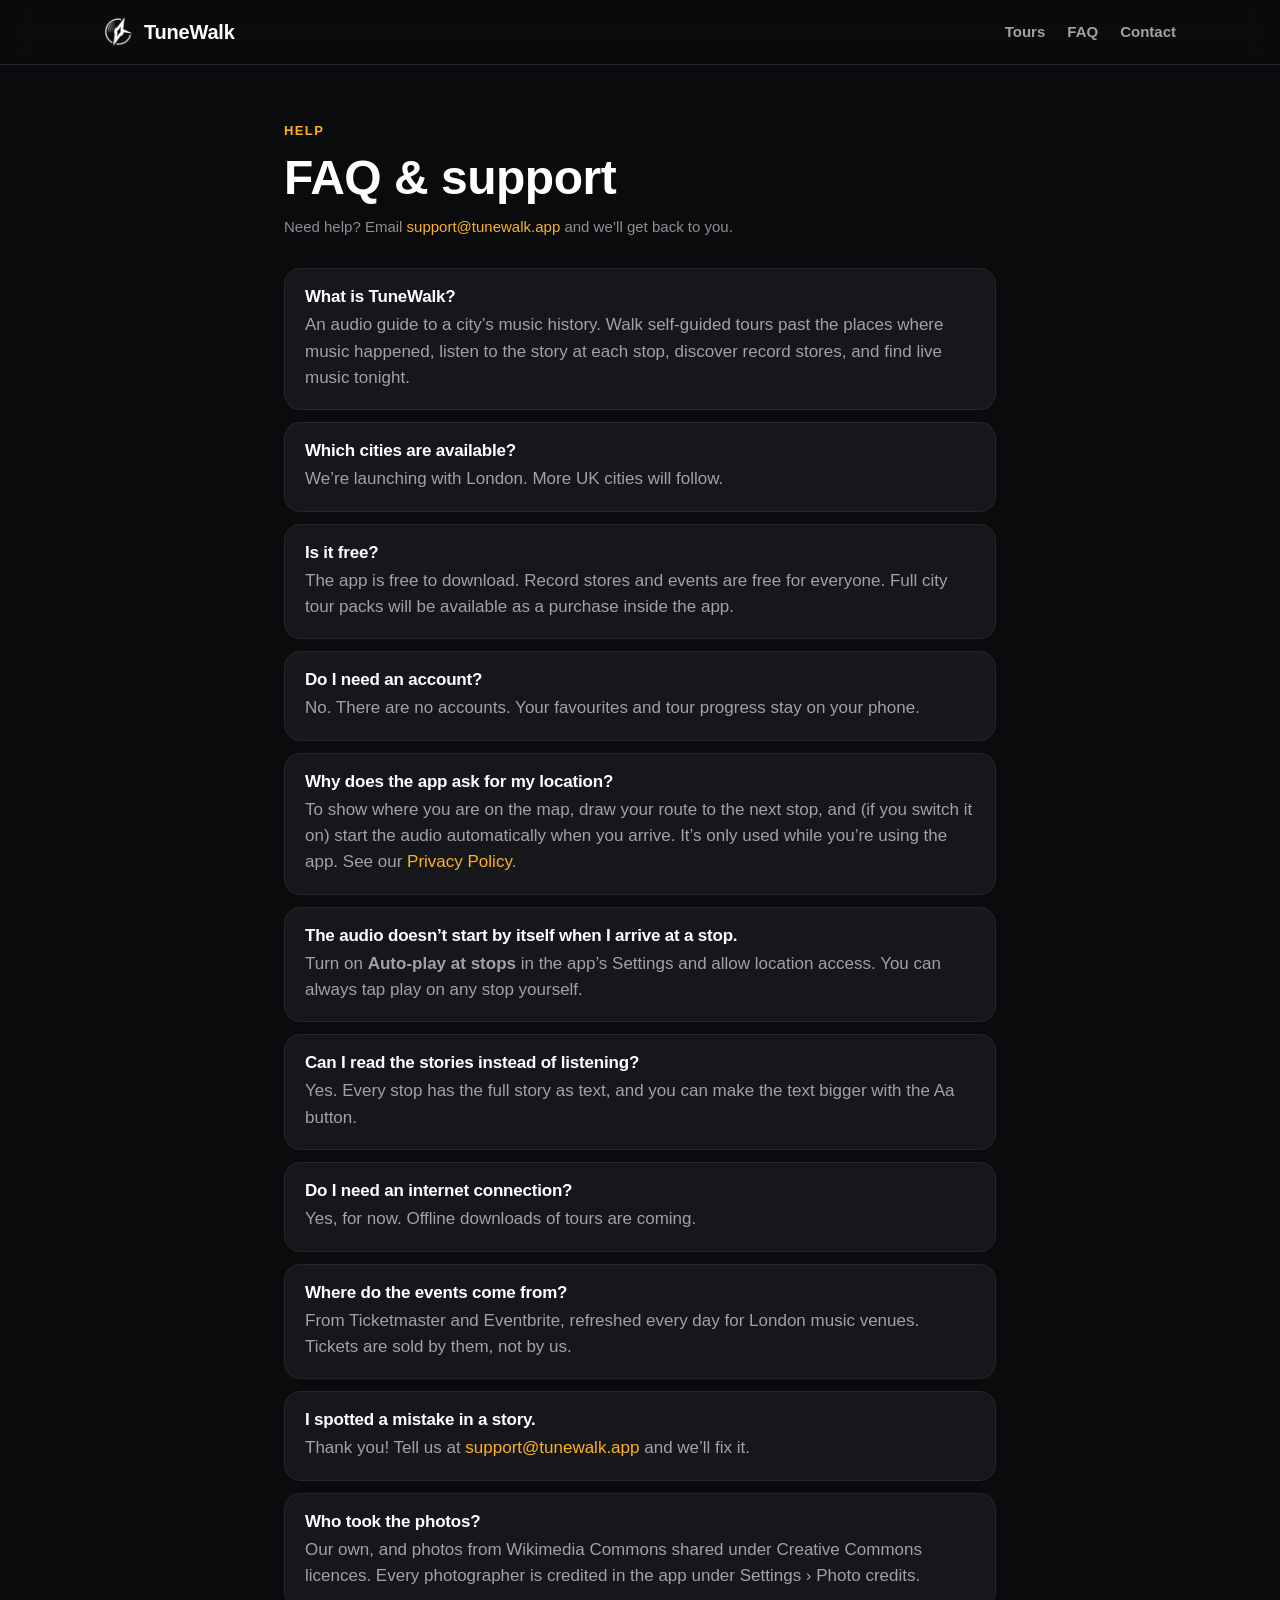
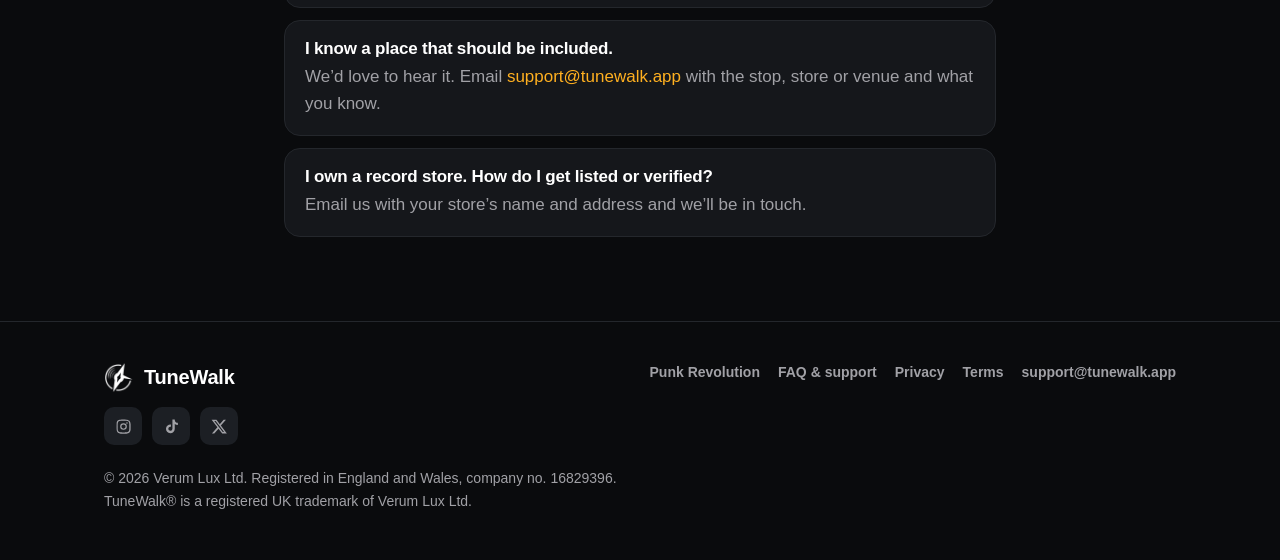
==== commit 7c0e7459: "Footer: TuneWalk® and brighter legal line Co-Authored-By: Claude Opus 5.5 <noreply@anthropic.com> Cl" ====
--- a/faq/index.html
+++ b/faq/index.html
@@ -68,7 +68,7 @@
       <a href="mailto:support@tunewalk.app">support@tunewalk.app</a>
     </div>
   </div>
-  <div class="legal">© 2026 Verum Lux Ltd. Registered in England and Wales, company no. 16829396.<br>TuneWalk is a registered UK trademark of Verum Lux Ltd.</div>
+  <div class="legal">© 2026 Verum Lux Ltd. Registered in England and Wales, company no. 16829396.<br>TuneWalk® is a registered UK trademark of Verum Lux Ltd.</div>
 </div></footer>
 </body>
 </html>
--- a/assets/site.css
+++ b/assets/site.css
@@ -202,7 +202,7 @@
 .social { display: flex; gap: 10px; margin-top: 14px; }
 .social a { width: 38px; height: 38px; border-radius: 10px; background: var(--raised); display: grid; place-items: center; }
 .social svg { width: 17px; height: 17px; fill: var(--text-2); }
-.legal { margin-top: 22px; line-height: 1.6; }
+.legal { margin-top: 22px; line-height: 1.6; color: var(--text-2); }
 
 /* ---------- text pages (FAQ, privacy, terms) ---------- */
 .page { max-width: 760px; margin: 0 auto; padding: 56px 24px 72px; }
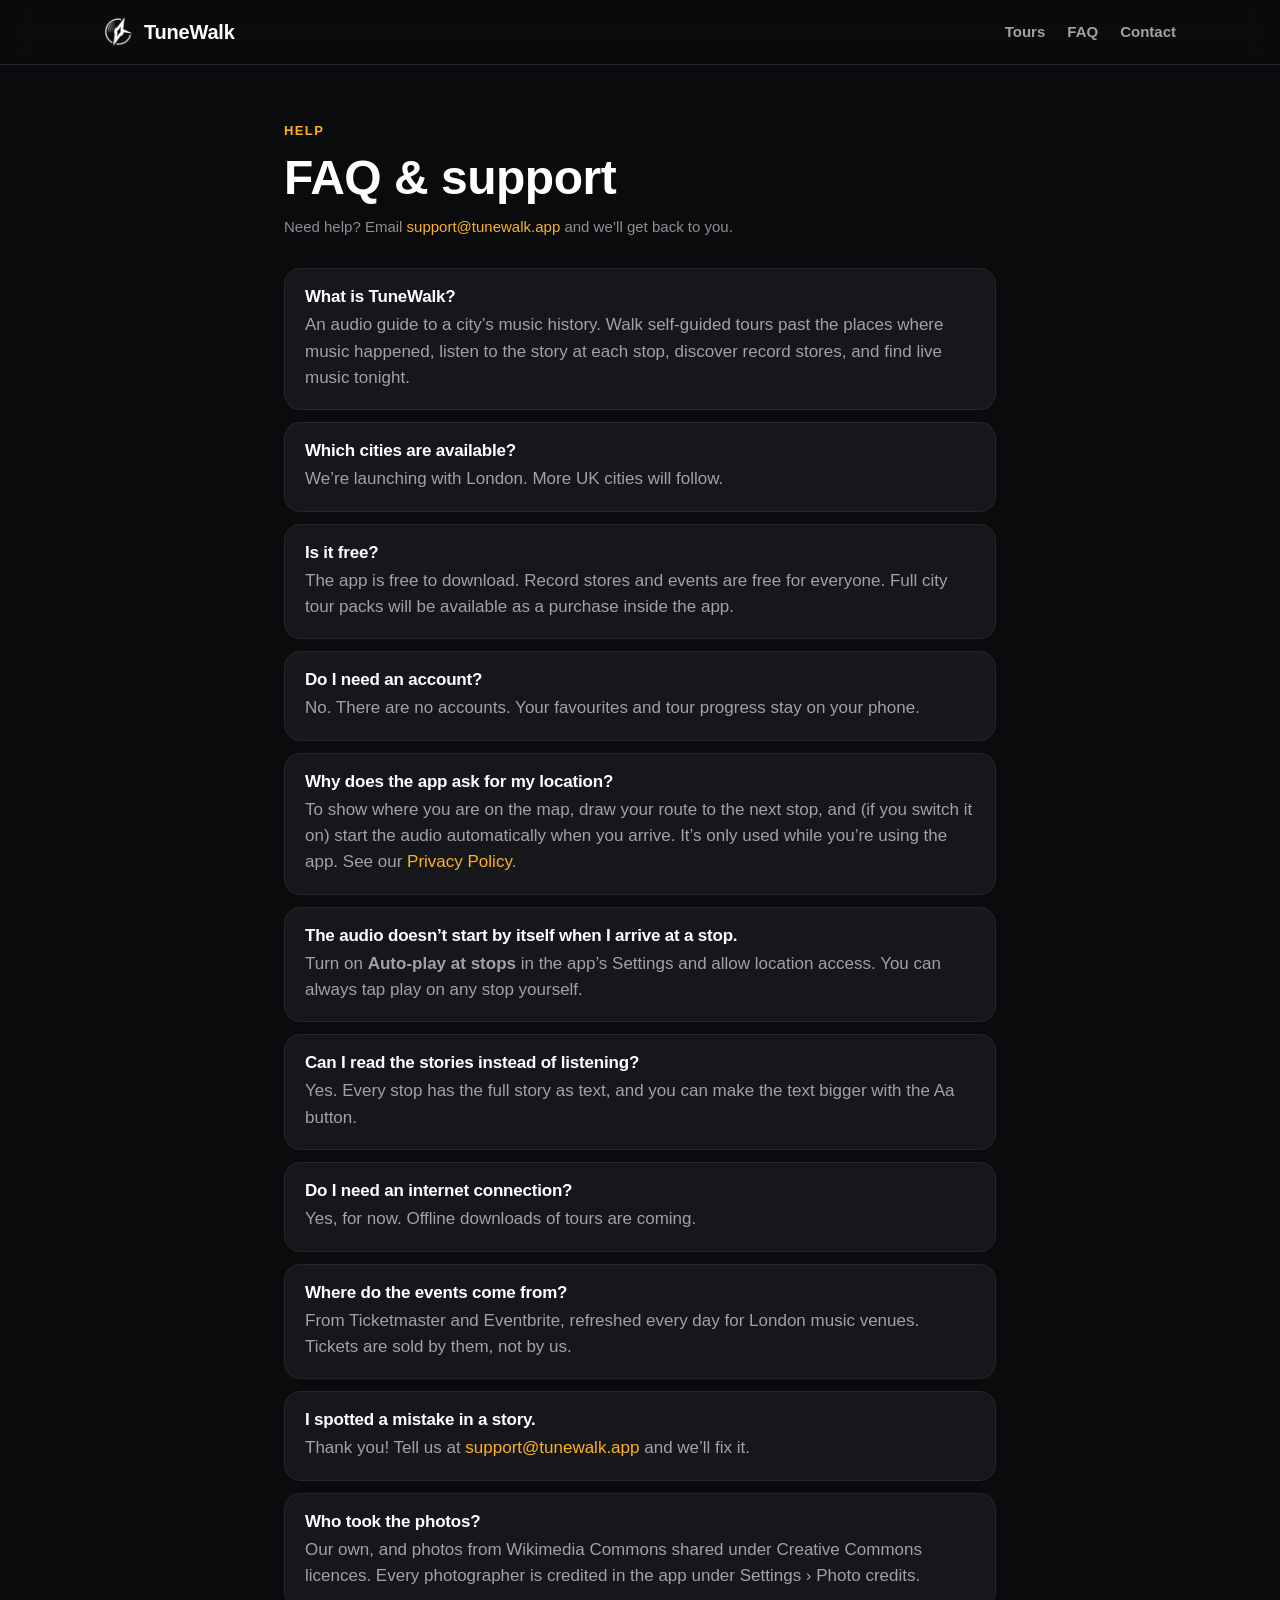
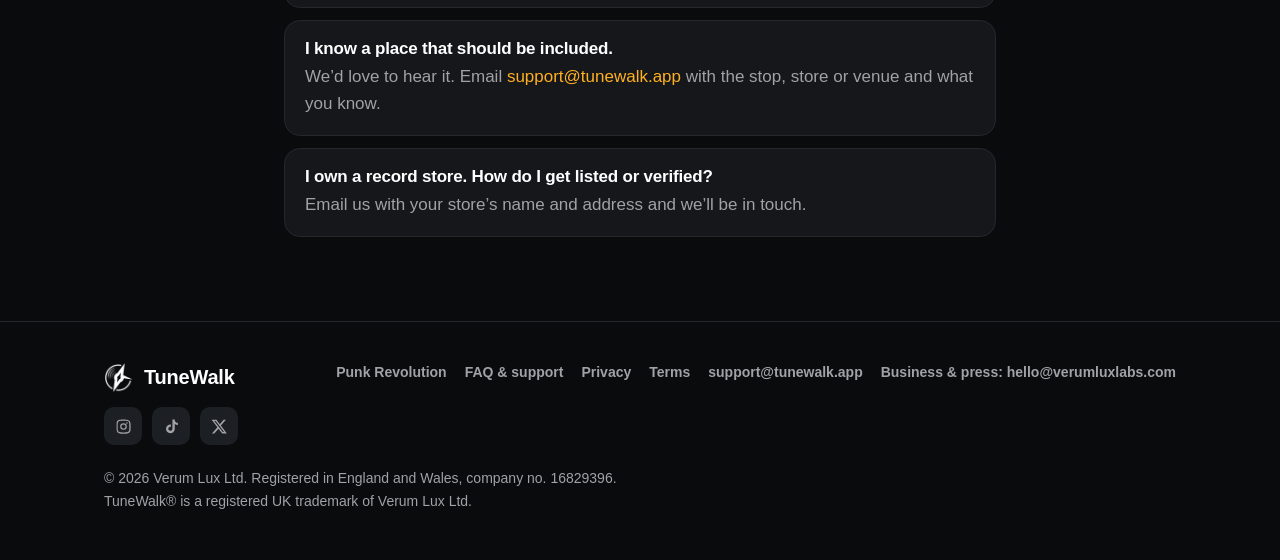
==== commit 458e9ccb: "Footer: business & press email Co-Authored-By: Claude Opus 5.5 <noreply@anthropic.com> Claude-Sessio" ====
--- a/faq/index.html
+++ b/faq/index.html
@@ -8,7 +8,7 @@
 <meta name="theme-color" content="#0A0B0D">
 <link rel="icon" type="image/png" href="../assets/favicon-64.png">
 <link rel="apple-touch-icon" href="../assets/apple-touch-icon.png">
-<link rel="stylesheet" href="../assets/site.css">
+<link rel="stylesheet" href="../assets/site.css?v=20261121b">
 <meta property="og:type" content="website">
 <meta property="og:site_name" content="TuneWalk">
 <meta property="og:title" content="FAQ & support – TuneWalk">
@@ -66,6 +66,7 @@
       <a href="../privacy/index.html">Privacy</a>
       <a href="../terms/index.html">Terms</a>
       <a href="mailto:support@tunewalk.app">support@tunewalk.app</a>
+      <a href="mailto:hello@verumluxlabs.com">Business &amp; press: hello@verumluxlabs.com</a>
     </div>
   </div>
   <div class="legal">© 2026 Verum Lux Ltd. Registered in England and Wales, company no. 16829396.<br>TuneWalk® is a registered UK trademark of Verum Lux Ltd.</div>
--- a/assets/site.css
+++ b/assets/site.css
@@ -221,10 +221,25 @@
 .tour-hero { position: relative; padding: 64px 0 40px; overflow: hidden; }
 .tour-hero::before { content: ""; position: absolute; right: -200px; top: -160px; width: 720px; height: 720px; background: radial-gradient(closest-side, rgba(255,176,32,0.18), rgba(255,176,32,0)); pointer-events: none; }
 .tour-hero .lead { max-width: 640px; margin: 18px 0 26px; }
+.stops-toggle { margin-top: 6px; }
+.stops-toggle summary { list-style: none; cursor: pointer; display: inline-flex; align-items: center; gap: 10px; padding: 14px 20px; border-radius: 14px; background: var(--surface); border: 1px solid var(--border); font-weight: 800; color: var(--text); }
+.stops-toggle summary::-webkit-details-marker { display: none; }
+.stops-toggle summary:hover { border-color: rgba(255,176,32,0.55); }
+.stops-toggle summary svg { width: 18px; height: 18px; fill: none; stroke: var(--accent); stroke-width: 2.5; stroke-linecap: round; stroke-linejoin: round; transition: transform .2s; }
+.stops-toggle[open] summary svg { transform: rotate(180deg); }
+.stops-toggle .st-close, .stops-toggle[open] .st-open { display: none; }
+.stops-toggle[open] .st-close { display: inline; }
+.stops-toggle[open] .stop-list { margin-top: 18px; animation: stopsIn .25s ease; }
+@keyframes stopsIn { from { opacity: 0; transform: translateY(-6px); } to { opacity: 1; transform: none; } }
 .stop-list { list-style: none; margin: 0; padding: 0; display: grid; grid-template-columns: repeat(2, 1fr); gap: 10px; }
 .stop-list li { display: flex; align-items: center; gap: 12px; padding: 12px 14px; border-radius: 14px; background: var(--surface); border: 1px solid var(--border); font-weight: 700; }
 .stop-list li span { width: 28px; height: 28px; border-radius: 14px; background: var(--raised); display: grid; place-items: center; font-size: 12px; font-weight: 800; color: var(--text-2); flex: none; }
-.stop-list li small { margin-left: auto; color: var(--text-3); font-weight: 600; font-size: 13px; }
+.stop-list li > div { min-width: 0; }
+.stop-list li b { display: block; font-weight: 800; }
+.stop-list li small { display: block; color: var(--text-3); font-weight: 500; font-size: 14px; margin-top: 2px; line-height: 1.35; }
+.stop-area { margin: 26px 0 12px; color: var(--accent); font-size: 13px; font-weight: 800; letter-spacing: 1.2px; text-transform: uppercase; }
+.stops-toggle[open] .stop-area:first-of-type { margin-top: 22px; }
+.stops-toggle[open] .stop-list { margin-top: 0; }
 .intro-text { color: #D5D6DA; font-size: 18px; max-width: 720px; }
 
 /* ---------- mobile ---------- */
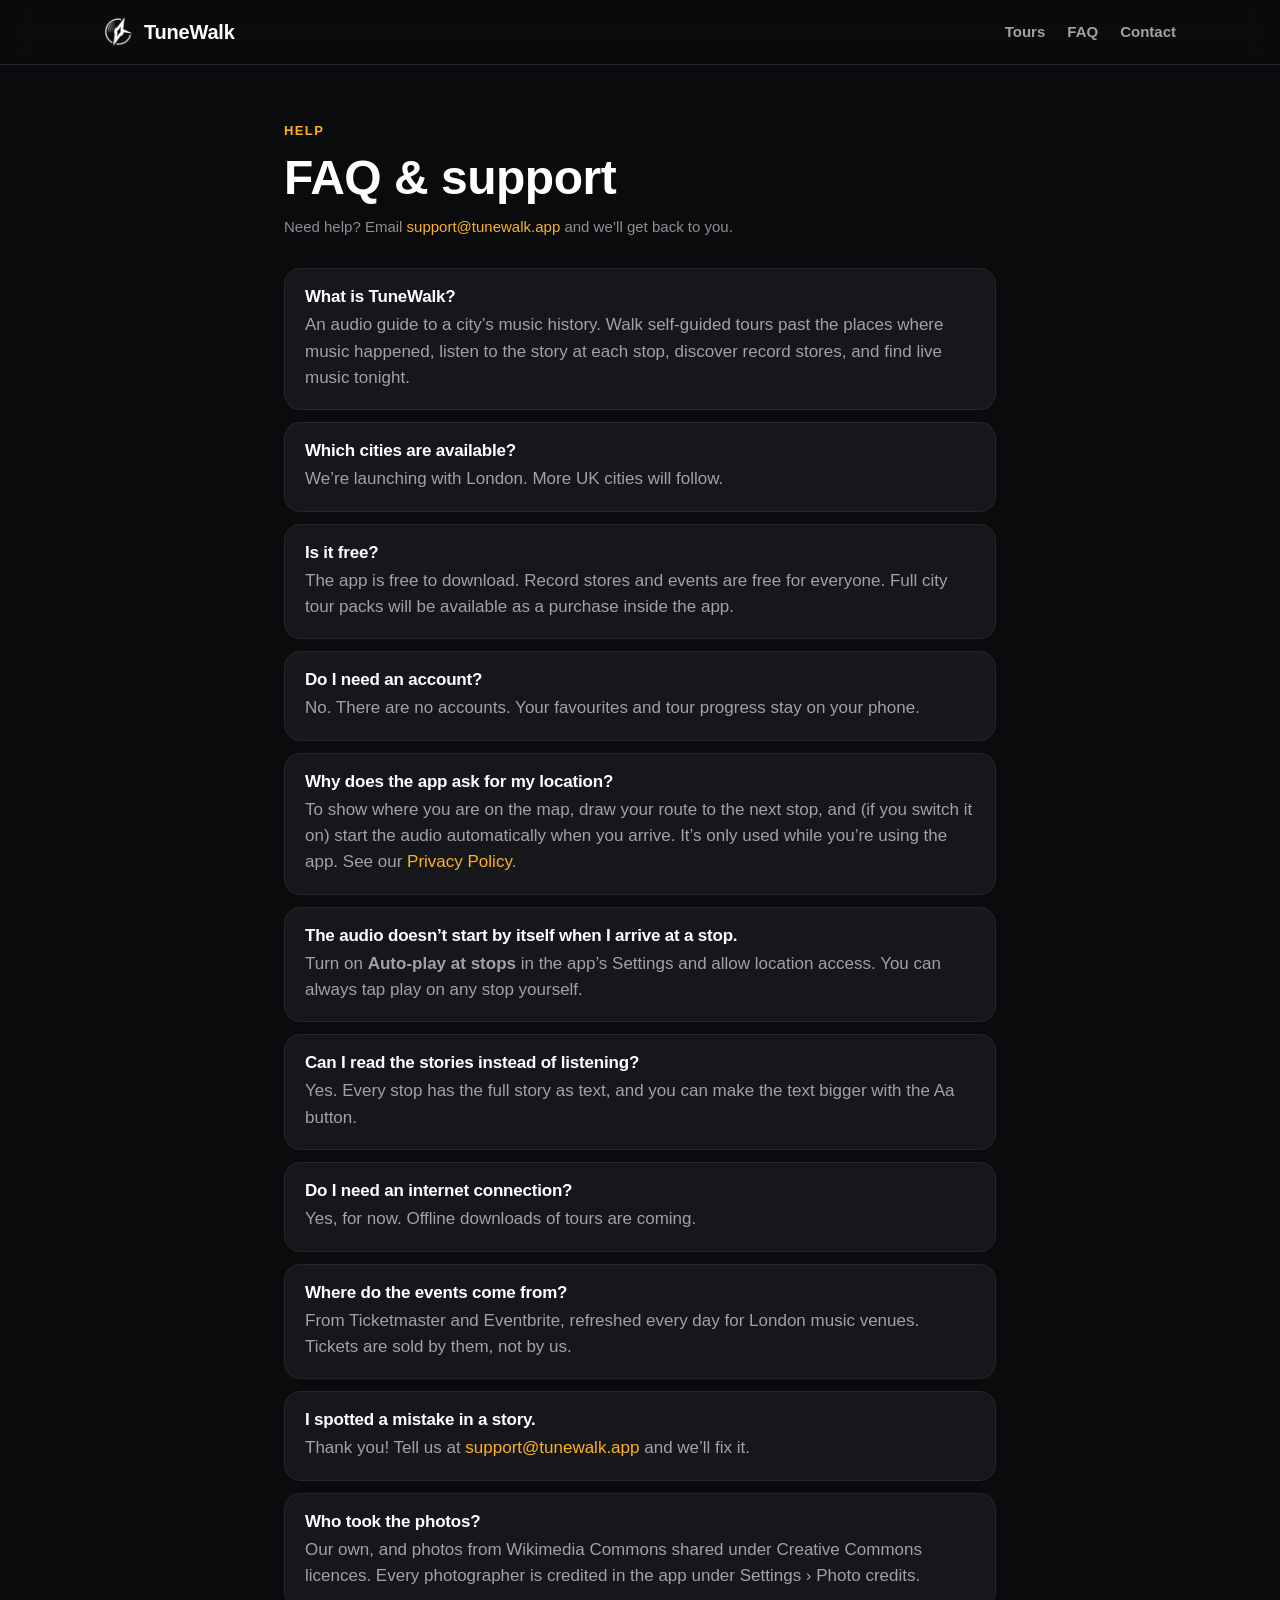
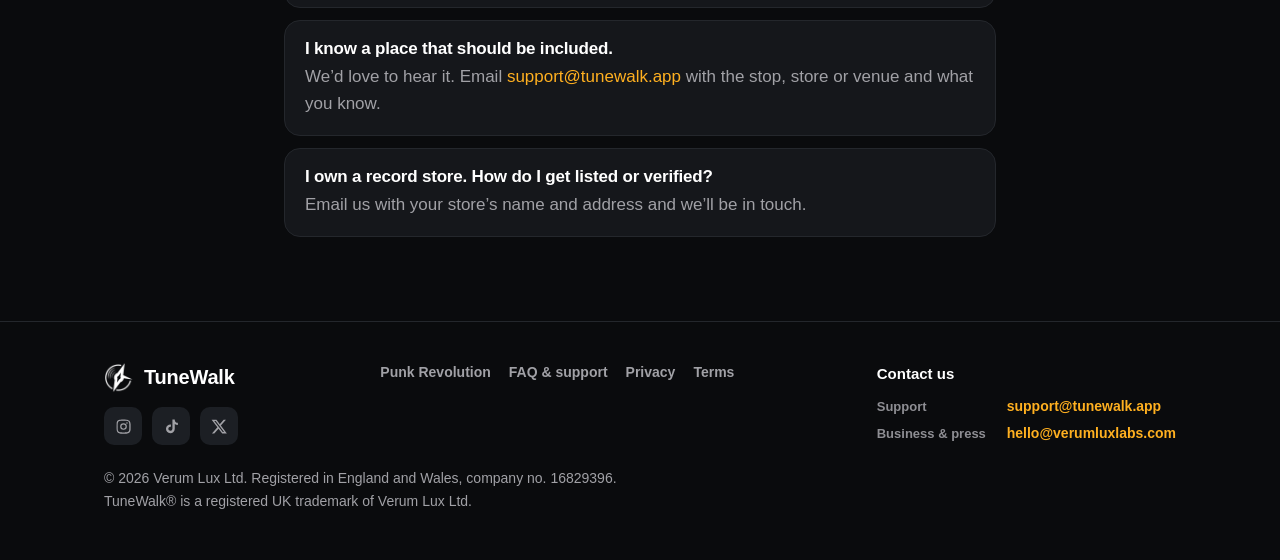
==== commit 2b19e80b: "Footer: Contact us block with support and business emails Co-Authored-By: Claude Opus 5.5 <noreply@a" ====
--- a/faq/index.html
+++ b/faq/index.html
@@ -8,7 +8,7 @@
 <meta name="theme-color" content="#0A0B0D">
 <link rel="icon" type="image/png" href="../assets/favicon-64.png">
 <link rel="apple-touch-icon" href="../assets/apple-touch-icon.png">
-<link rel="stylesheet" href="../assets/site.css?v=20261121b">
+<link rel="stylesheet" href="../assets/site.css?v=20261121d">
 <meta property="og:type" content="website">
 <meta property="og:site_name" content="TuneWalk">
 <meta property="og:title" content="FAQ & support – TuneWalk">
@@ -28,7 +28,7 @@
   <nav class="nav-links">
     <a href="../tour/punk-revolution/index.html">Tours</a>
     <a class="hide-sm" href="../faq/index.html">FAQ</a>
-    <a href="mailto:support@tunewalk.app">Contact</a>
+    <a href="#contact">Contact</a>
   </nav>
 </div></header>
 
@@ -50,7 +50,7 @@
 <div class="faq-item"><h3>I know a place that should be included.</h3><p>We’d love to hear it. Email <a href="mailto:support@tunewalk.app">support@tunewalk.app</a> with the stop, store or venue and what you know.</p></div>
 <div class="faq-item"><h3>I own a record store. How do I get listed or verified?</h3><p>Email us with your store’s name and address and we’ll be in touch.</p></div>
 </main>
-<footer><div class="wrap">
+<footer id="contact"><div class="wrap">
   <div class="foot">
     <div>
       <a class="brand" href="../index.html"><img src="../assets/logo-mark-256.png" alt="">TuneWalk</a>
@@ -65,8 +65,11 @@
       <a href="../faq/index.html">FAQ &amp; support</a>
       <a href="../privacy/index.html">Privacy</a>
       <a href="../terms/index.html">Terms</a>
-      <a href="mailto:support@tunewalk.app">support@tunewalk.app</a>
-      <a href="mailto:hello@verumluxlabs.com">Business &amp; press: hello@verumluxlabs.com</a>
+    </div>
+    <div class="foot-contact">
+      <div class="fc-title">Contact us</div>
+      <div class="fc-row"><span>Support</span><a href="mailto:support@tunewalk.app">support@tunewalk.app</a></div>
+      <div class="fc-row"><span>Business &amp; press</span><a href="mailto:hello@verumluxlabs.com">hello@verumluxlabs.com</a></div>
     </div>
   </div>
   <div class="legal">© 2026 Verum Lux Ltd. Registered in England and Wales, company no. 16829396.<br>TuneWalk® is a registered UK trademark of Verum Lux Ltd.</div>
--- a/assets/site.css
+++ b/assets/site.css
@@ -1,3 +1,4 @@
+html { scroll-behavior: smooth; }
 /* TuneWalk website — same look as the app (graphite + neon amber) */
 :root {
   --bg: #0A0B0D;
@@ -252,3 +253,11 @@
   .nav-links .hide-sm { display: none; }
   .hero { padding-top: 44px; }
 }
+
+/* footer contact block */
+.foot-contact { min-width: 260px; }
+.foot-contact .fc-title { color: var(--text); font-weight: 800; font-size: 15px; margin-bottom: 10px; }
+.foot-contact .fc-row { display: flex; gap: 12px; align-items: baseline; margin-top: 6px; }
+.foot-contact .fc-row span { color: var(--text-3); font-size: 13px; font-weight: 600; width: 118px; flex: none; }
+.foot-contact .fc-row a { color: var(--accent); font-weight: 700; }
+.foot-contact .fc-row a:hover { text-decoration: underline; }
